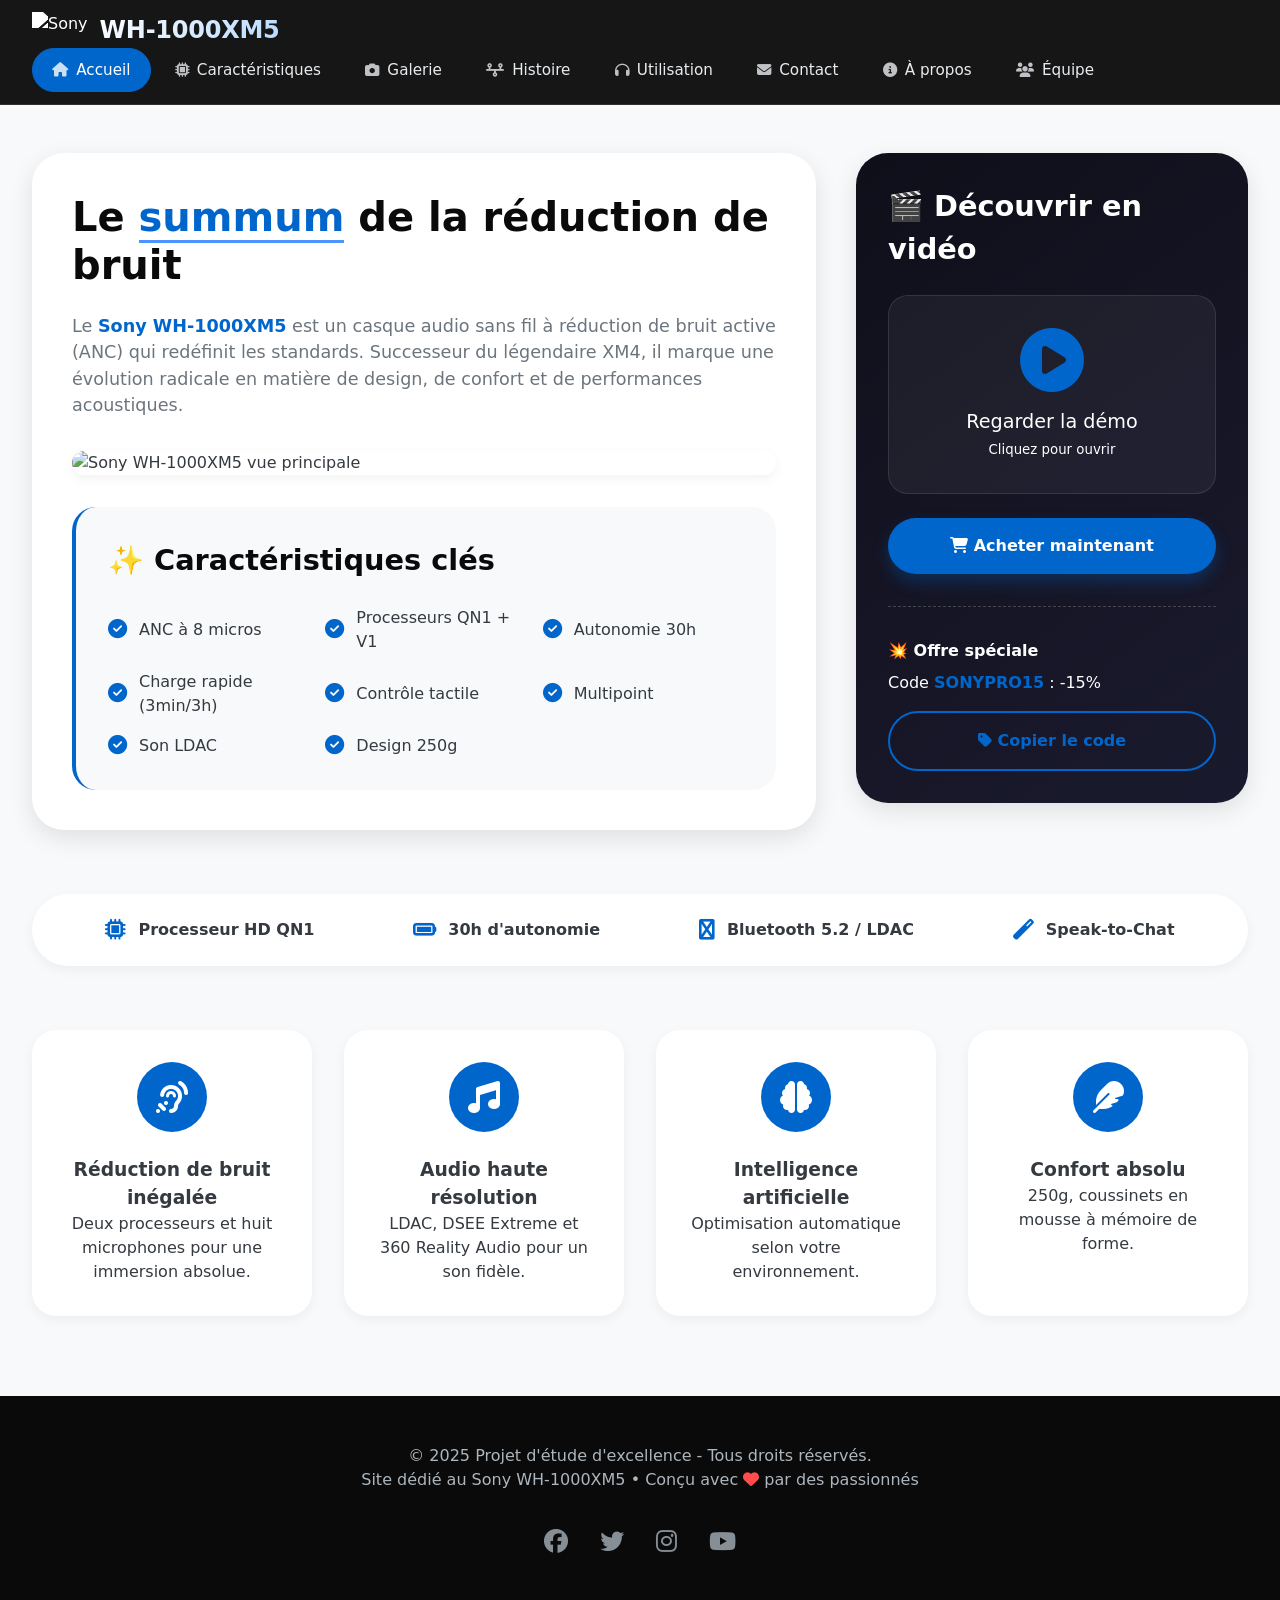
==== index.html @ b987d5f0 "site vitrine sony xm5" ====
<!DOCTYPE html>
<html lang="fr">
<head>
    <meta charset="UTF-8">
    <meta name="viewport" content="width=device-width, initial-scale=1.0">
    <title>Sony WH-1000XM5 | L'expérience audio ultime</title>
    <meta name="description" content="Découvrez le Sony WH-1000XM5, le casque à réduction de bruit active qui redéfinit les standards de l'audio haut de gamme.">
    <link rel="stylesheet" href="https://cdnjs.cloudflare.com/ajax/libs/font-awesome/6.4.0/css/all.min.css">
    <style>
        /* ===== STYLE GLOBAL PROFESSIONNEL ===== */
        * {
            margin: 0;
            padding: 0;
            box-sizing: border-box;
        }

        :root {
            --sony-black: #0a0a0a;
            --sony-blue: #0066cc;
            --sony-blue-light: #4d94ff;
            --sony-white: #ffffff;
            --sony-offwhite: #f8f9fa;
            --sony-gray-100: #f1f3f5;
            --sony-gray-300: #dee2e6;
            --sony-gray-600: #6c757d;
            --sony-gray-800: #343a40;
            --shadow-sm: 0 4px 12px rgba(0,0,0,0.05);
            --shadow-md: 0 8px 24px rgba(0,0,0,0.1);
            --shadow-lg: 0 20px 40px rgba(0,102,204,0.15);
            --transition-fast: 200ms ease;
            --transition-base: 300ms cubic-bezier(0.4, 0, 0.2, 1);
            --border-radius: 32px;
            --border-radius-sm: 16px;
        }

        body {
            font-family: 'Inter', system-ui, -apple-system, BlinkMacSystemFont, 'Segoe UI', Roboto, sans-serif;
            background-color: var(--sony-offwhite);
            color: var(--sony-gray-800);
            line-height: 1.5;
            -webkit-font-smoothing: antialiased;
        }

        /* ===== HEADER & NAVIGATION ===== */
        .site-header {
            background: rgba(10, 10, 10, 0.95);
            -webkit-backdrop-filter: blur(12px);
            backdrop-filter: blur(12px);
            position: sticky;
            top: 0;
            z-index: 1000;
            border-bottom: 1px solid rgba(255,255,255,0.1);
        }

        .header-container {
            max-width: 1440px;
            margin: 0 auto;
            padding: 0.75rem 2rem;
            display: flex;
            align-items: center;
            justify-content: space-between;
            flex-wrap: wrap;
        }

        .logo-wrapper {
            display: flex;
            align-items: center;
            gap: 0.75rem;
        }

        .logo-sony {
            height: 36px;
            width: auto;
            filter: brightness(0) invert(1);
            transition: var(--transition-fast);
        }

        .logo-sony:hover {
            opacity: 0.9;
            transform: scale(1.02);
        }

        .logo-wrapper h1 {
            color: var(--sony-white);
            font-size: 1.5rem;
            font-weight: 600;
            letter-spacing: -0.01em;
            background: linear-gradient(135deg, #fff, #b3d9ff);
            -webkit-background-clip: text;
            background-clip: text;
            color: transparent;
        }

        /* Navigation principale */
        .main-nav {
            display: flex;
            gap: 0.25rem;
            flex-wrap: wrap;
            justify-content: center;
        }

        .nav-link {
            color: #e9ecef;
            text-decoration: none;
            padding: 0.6rem 1.2rem;
            border-radius: 40px;
            font-weight: 500;
            font-size: 0.95rem;
            transition: var(--transition-fast);
            display: inline-flex;
            align-items: center;
            gap: 0.5rem;
            background: transparent;
            border: 1px solid transparent;
        }

        .nav-link i {
            font-size: 0.9rem;
            opacity: 0.8;
        }

        .nav-link:hover {
            background: rgba(255,255,255,0.1);
            color: white;
            border-color: rgba(255,255,255,0.2);
        }

        .nav-link.active {
            background: var(--sony-blue);
            color: white;
            border-color: var(--sony-blue);
        }

        /* ===== MAIN CONTENT ===== */
        .main-container {
            max-width: 1440px;
            margin: 3rem auto;
            padding: 0 2rem;
        }

        /* Grille principale */
        .grid-2col {
            display: grid;
            grid-template-columns: 2fr 1fr;
            gap: 2.5rem;
            margin-bottom: 4rem;
        }

        /* Carte de présentation */
        .presentation-card {
            background: white;
            border-radius: var(--border-radius);
            padding: 2.5rem;
            box-shadow: var(--shadow-md);
            transition: var(--transition-base);
        }

        .presentation-card:hover {
            box-shadow: var(--shadow-lg);
        }

        .presentation-title {
            font-size: 2.5rem;
            font-weight: 700;
            line-height: 1.2;
            margin-bottom: 1.5rem;
            color: var(--sony-black);
        }

        .presentation-title span {
            color: var(--sony-blue);
            border-bottom: 3px solid var(--sony-blue-light);
        }

        .presentation-text {
            font-size: 1.1rem;
            color: var(--sony-gray-600);
            margin-bottom: 2rem;
        }

        .highlight {
            color: var(--sony-blue);
            font-weight: 600;
        }

        .hero-image {
            width: 100%;
            border-radius: 24px;
            overflow: hidden;
            margin: 2rem 0;
            box-shadow: var(--shadow-sm);
            transition: var(--transition-base);
        }

        .hero-image img {
            width: 100%;
            height: auto;
            display: block;
            transition: transform 0.5s ease;
        }

        .hero-image:hover img {
            transform: scale(1.02);
        }

        /* Features preview */
        .features-preview {
            background: var(--sony-offwhite);
            border-radius: 24px;
            padding: 2rem;
            border-left: 4px solid var(--sony-blue);
        }

        .features-preview h3 {
            font-size: 1.8rem;
            margin-bottom: 1.5rem;
            color: var(--sony-black);
        }

        .features-grid {
            display: grid;
            grid-template-columns: repeat(auto-fill, minmax(200px, 1fr));
            gap: 1rem;
        }

        .feature-item {
            display: flex;
            align-items: center;
            gap: 0.75rem;
            font-weight: 500;
        }

        .feature-item i {
            color: var(--sony-blue);
            font-size: 1.2rem;
        }

        /* Sidebar */
        .sidebar-card {
            background: linear-gradient(145deg, #0f0f1a, #1a1a2e);
            border-radius: var(--border-radius);
            padding: 2rem;
            color: white;
            box-shadow: var(--shadow-md);
            height: fit-content;
            position: sticky;
            top: 100px;
        }

        .video-placeholder {
            background: rgba(255,255,255,0.05);
            border-radius: 20px;
            padding: 2rem;
            text-align: center;
            border: 1px solid rgba(255,255,255,0.1);
            margin: 1.5rem 0;
            cursor: pointer;
            transition: var(--transition-fast);
        }

        .video-placeholder:hover {
            background: rgba(255,255,255,0.1);
            border-color: var(--sony-blue);
        }

        .video-placeholder i {
            font-size: 4rem;
            color: var(--sony-blue);
            margin-bottom: 1rem;
        }

        .btn {
            display: inline-block;
            width: 100%;
            padding: 1rem;
            border-radius: 60px;
            font-weight: 600;
            text-align: center;
            text-decoration: none;
            transition: var(--transition-fast);
            border: none;
            cursor: pointer;
        }

        .btn-primary {
            background: var(--sony-blue);
            color: white;
            box-shadow: 0 8px 16px rgba(0,102,204,0.3);
        }

        .btn-primary:hover {
            background: #0052a3;
            transform: translateY(-2px);
            box-shadow: 0 12px 24px rgba(0,102,204,0.5);
        }

        .btn-outline-light {
            background: transparent;
            border: 2px solid var(--sony-blue);
            color: var(--sony-blue);
        }

        .btn-outline-light:hover {
            background: var(--sony-blue);
            color: white;
        }

        .offer-section {
            margin-top: 2rem;
            padding-top: 2rem;
            border-top: 1px dashed rgba(255,255,255,0.2);
        }

        /* ===== BANDE INFO ===== */
        .info-bar {
            background: white;
            border-radius: 80px;
            padding: 1.5rem 2rem;
            display: flex;
            flex-wrap: wrap;
            justify-content: space-around;
            gap: 1rem;
            margin: 3rem 0;
            box-shadow: var(--shadow-sm);
        }

        .info-item {
            display: flex;
            align-items: center;
            gap: 0.75rem;
            font-weight: 600;
            color: var(--sony-gray-800);
        }

        .info-item i {
            color: var(--sony-blue);
            font-size: 1.3rem;
        }

        /* ===== FEATURES CARDS ===== */
        .features-showcase {
            display: grid;
            grid-template-columns: repeat(auto-fit, minmax(280px, 1fr));
            gap: 2rem;
            margin: 4rem 0;
        }

        .showcase-card {
            background: white;
            border-radius: 24px;
            padding: 2rem;
            box-shadow: var(--shadow-sm);
            transition: var(--transition-base);
            text-align: center;
        }

        .showcase-card:hover {
            transform: translateY(-8px);
            box-shadow: var(--shadow-md);
        }

        .card-icon {
            width: 70px;
            height: 70px;
            background: var(--sony-blue);
            border-radius: 50%;
            display: flex;
            align-items: center;
            justify-content: center;
            margin: 0 auto 1.5rem;
            color: white;
            font-size: 2rem;
        }

        /* ===== FOOTER ===== */
        .site-footer {
            background: var(--sony-black);
            color: #adb5bd;
            padding: 3rem 2rem;
            text-align: center;
            margin-top: 5rem;
        }

        .footer-social {
            display: flex;
            justify-content: center;
            gap: 2rem;
            margin: 2rem 0 1rem;
        }

        .footer-social a {
            color: #868e96;
            font-size: 1.5rem;
            transition: var(--transition-fast);
        }

        .footer-social a:hover {
            color: var(--sony-blue);
            transform: translateY(-4px);
        }

        /* ===== RESPONSIVE ===== */
        @media (max-width: 900px) {
            .grid-2col { grid-template-columns: 1fr; }
            .sidebar-card { position: static; }
            .header-container { flex-direction: column; gap: 1rem; }
            .presentation-title { font-size: 2rem; }
        }

        @media (max-width: 600px) {
            .main-container { padding: 0 1rem; }
            .presentation-card { padding: 1.5rem; }
            .info-bar { border-radius: 24px; flex-direction: column; align-items: flex-start; }
        }

        /* Animation */
        @keyframes float {
            0% { transform: translateY(0); }
            50% { transform: translateY(-5px); }
            100% { transform: translateY(0); }
        }

        .float-animation {
            animation: float 4s ease-in-out infinite;
        }
    </style>
</head>
<body>
    <header class="site-header">
        <div class="header-container">
            <div class="logo-wrapper">
                <img class="logo-sony" src="https://upload.wikimedia.org/wikipedia/commons/thumb/c/ca/Sony_logo.svg/1024px-Sony_logo.svg.png" alt="Sony">
                <h1>WH-1000XM5</h1>
            </div>
            <nav class="main-nav">
                <a href="index.html" class="nav-link active"><i class="fas fa-home"></i> Accueil</a>
                <a href="caracteristiques.html" class="nav-link"><i class="fas fa-microchip"></i> Caractéristiques</a>
                <a href="galerie.html" class="nav-link"><i class="fas fa-camera"></i> Galerie</a>
                <a href="histoire.html" class="nav-link"><i class="fas fa-timeline"></i> Histoire</a>
                <a href="utilisation.html" class="nav-link"><i class="fas fa-headphones"></i> Utilisation</a>
                <a href="contact.html" class="nav-link"><i class="fas fa-envelope"></i> Contact</a>
                <a href="about.html" class="nav-link"><i class="fas fa-info-circle"></i> À propos</a>
                <a href="membres.html" class="nav-link"><i class="fas fa-users"></i> Équipe</a>
            </nav>
        </div>
    </header>

    <main class="main-container">
        <div class="grid-2col">
            <!-- Colonne principale -->
            <section class="presentation-card">
                <h2 class="presentation-title">Le <span>summum</span> de la réduction de bruit</h2>
                <p class="presentation-text">
                    Le <span class="highlight">Sony WH-1000XM5</span> est un casque audio sans fil à réduction de bruit active (ANC) 
                    qui redéfinit les standards. Successeur du légendaire XM4, il marque une évolution radicale en matière de 
                    design, de confort et de performances acoustiques.
                </p>
                
                <div class="hero-image">
                    <img src="https://images.unsplash.com/photo-1606220945770-b5b6c2c55bf1?ixlib=rb-4.0.3&auto=format&fit=crop&w=1000&q=80" 
                         alt="Sony WH-1000XM5 vue principale">
                </div>

                <div class="features-preview">
                    <h3>✨ Caractéristiques clés</h3>
                    <div class="features-grid">
                        <div class="feature-item"><i class="fas fa-check-circle"></i> ANC à 8 micros</div>
                        <div class="feature-item"><i class="fas fa-check-circle"></i> Processeurs QN1 + V1</div>
                        <div class="feature-item"><i class="fas fa-check-circle"></i> Autonomie 30h</div>
                        <div class="feature-item"><i class="fas fa-check-circle"></i> Charge rapide (3min/3h)</div>
                        <div class="feature-item"><i class="fas fa-check-circle"></i> Contrôle tactile</div>
                        <div class="feature-item"><i class="fas fa-check-circle"></i> Multipoint</div>
                        <div class="feature-item"><i class="fas fa-check-circle"></i> Son LDAC</div>
                        <div class="feature-item"><i class="fas fa-check-circle"></i> Design 250g</div>
                    </div>
                </div>
            </section>

            <!-- Sidebar (Sticky) -->
                       <aside class="sidebar-card">
                        <h3 style="font-size: 1.8rem; margin-bottom: 1rem;">🎬 Découvrir en vidéo</h3>
                        <div class="video-placeholder" onclick="window.open('video/Comment_utiliser_les_commandes_tactiles_du_casque_sans_fil_Sony_WH-1000XM5_à_réduction_de_bruit(720p).mp4', '_blank')">
                            <i class="fas fa-play-circle"></i>
                            <p style="font-size: 1.2rem;">Regarder la démo</p>
                            <small>Cliquez pour ouvrir</small>
                        </div>
                
                <a href="#" class="btn btn-primary" onclick="alert('🔔 Redirection vers la fiche produit complète (simulation)'); return false;">
                    <i class="fas fa-shopping-cart"></i> Acheter maintenant
                </a>

                <div class="offer-section">
                    <h4>💥 Offre spéciale</h4>
                    <p style="margin: 0.5rem 0 1rem;">Code <strong style="color: var(--sony-blue);">SONYPRO15</strong> : -15%</p>
                    <a href="#" class="btn btn-outline-light" onclick="alert('Code SONYPRO15 copié ! (simulation)'); return false;">
                        <i class="fas fa-tag"></i> Copier le code
                    </a>
                </div>
            </aside>
        </div>

        <!-- Barre d'informations -->
        <div class="info-bar">
            <span class="info-item"><i class="fas fa-microchip"></i> Processeur HD QN1</span>
            <span class="info-item"><i class="fas fa-battery-full"></i> 30h d'autonomie</span>
            <span class="info-item"><i class="fas fa-bluetooth"></i> Bluetooth 5.2 / LDAC</span>
            <span class="info-item"><i class="fas fa-magic"></i> Speak-to-Chat</span>
        </div>

        <!-- Showcase -->
        <section class="features-showcase">
            <div class="showcase-card">
                <div class="card-icon"><i class="fas fa-ear-listen"></i></div>
                <h3>Réduction de bruit inégalée</h3>
                <p>Deux processeurs et huit microphones pour une immersion absolue.</p>
            </div>
            <div class="showcase-card">
                <div class="card-icon"><i class="fas fa-music"></i></div>
                <h3>Audio haute résolution</h3>
                <p>LDAC, DSEE Extreme et 360 Reality Audio pour un son fidèle.</p>
            </div>
            <div class="showcase-card">
                <div class="card-icon"><i class="fas fa-brain"></i></div>
                <h3>Intelligence artificielle</h3>
                <p>Optimisation automatique selon votre environnement.</p>
            </div>
            <div class="showcase-card">
                <div class="card-icon"><i class="fas fa-feather"></i></div>
                <h3>Confort absolu</h3>
                <p>250g, coussinets en mousse à mémoire de forme.</p>
            </div>
        </section>
    </main>

    <footer class="site-footer">
        <p>© 2025 Projet d'étude d'excellence - Tous droits réservés.</p>
        <p>Site dédié au Sony WH-1000XM5 • Conçu avec <i class="fas fa-heart" style="color: #ff4d4d;"></i> par des passionnés</p>
        <div class="footer-social">
            <a href="#"><i class="fab fa-facebook"></i></a>
            <a href="#"><i class="fab fa-twitter"></i></a>
            <a href="#"><i class="fab fa-instagram"></i></a>
            <a href="#"><i class="fab fa-youtube"></i></a>
        </div>
    </footer>
</body>
</html>
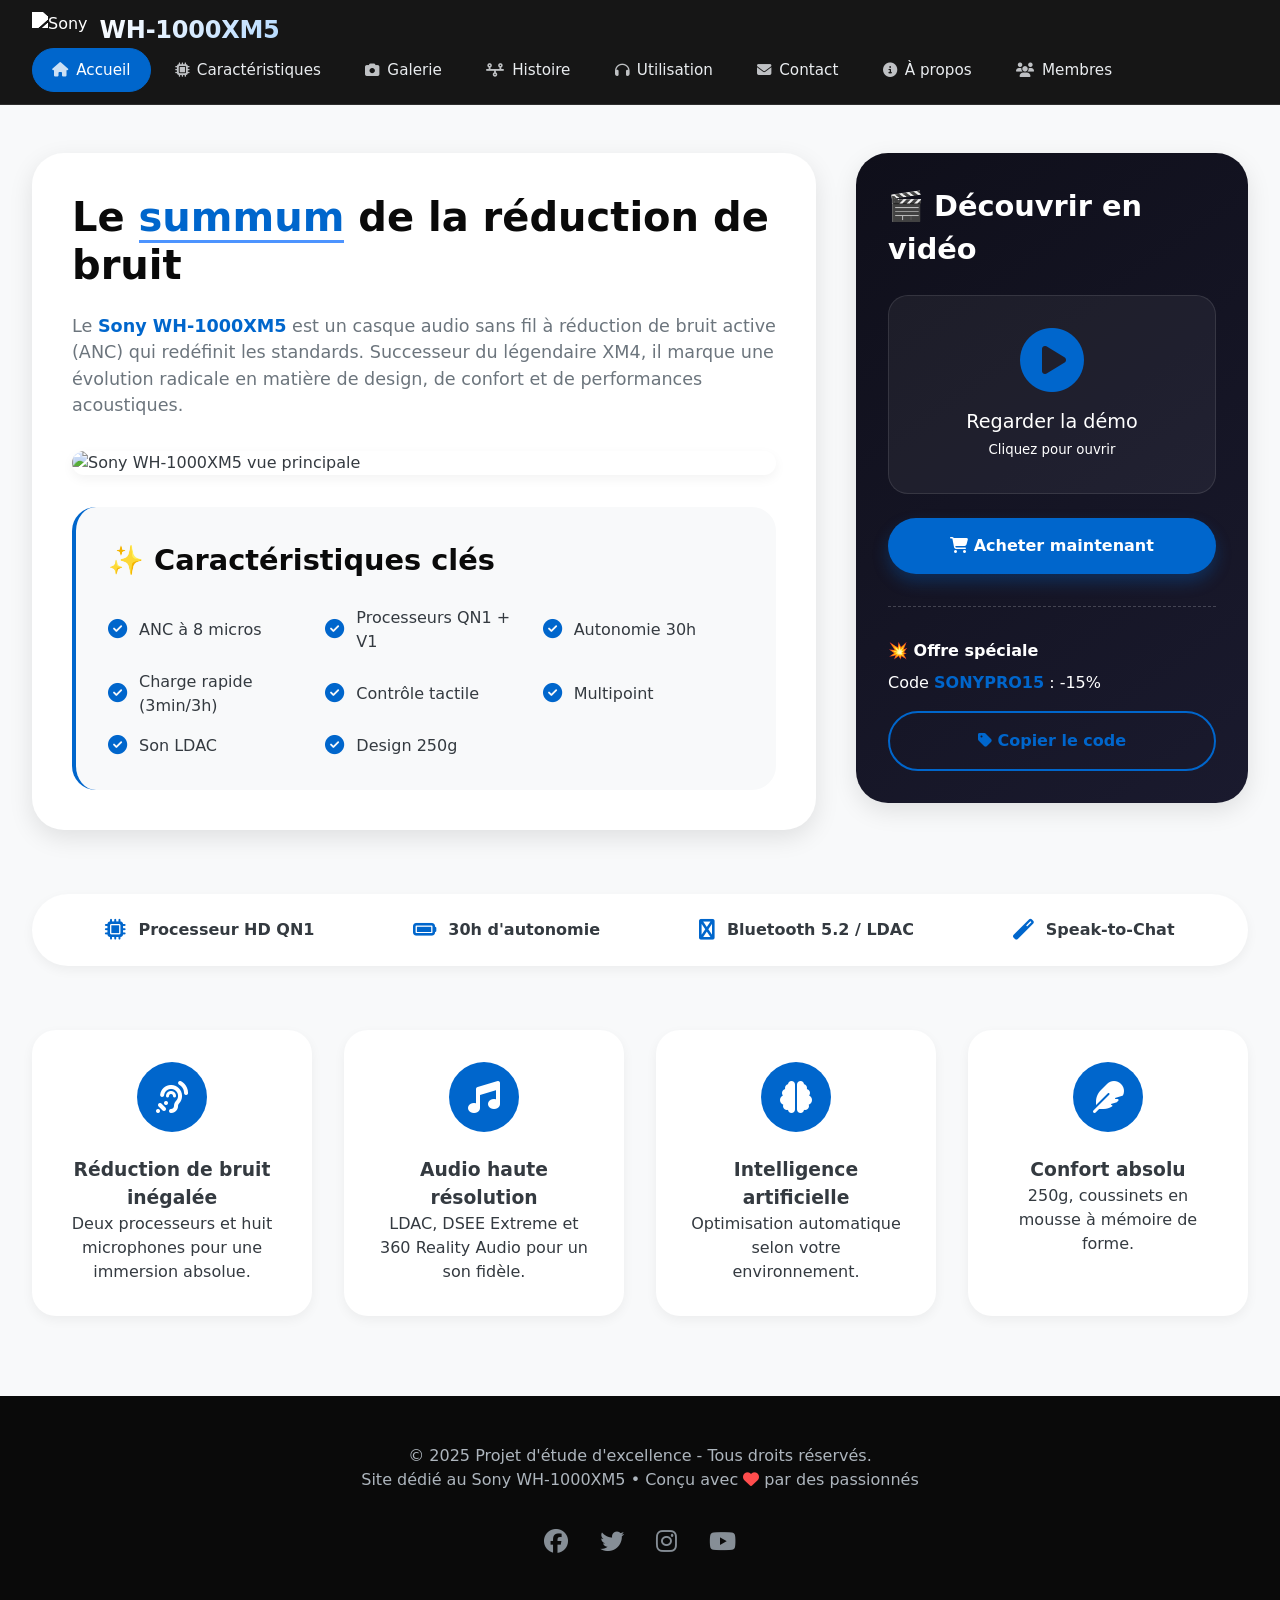
==== commit 8c888a11: "ajout github actions" ====
--- a/index.html
+++ b/index.html
@@ -440,8 +440,7 @@
                 <a href="utilisation.html" class="nav-link"><i class="fas fa-headphones"></i> Utilisation</a>
                 <a href="contact.html" class="nav-link"><i class="fas fa-envelope"></i> Contact</a>
                 <a href="about.html" class="nav-link"><i class="fas fa-info-circle"></i> À propos</a>
-                <a href="membres.html" class="nav-link"><i class="fas fa-users"></i> Équipe</a>
-            </nav>
+                <a href="membres.html" class="nav-link"><i class="fas fa-users"></i> Membres</a>  
         </div>
     </header>
 
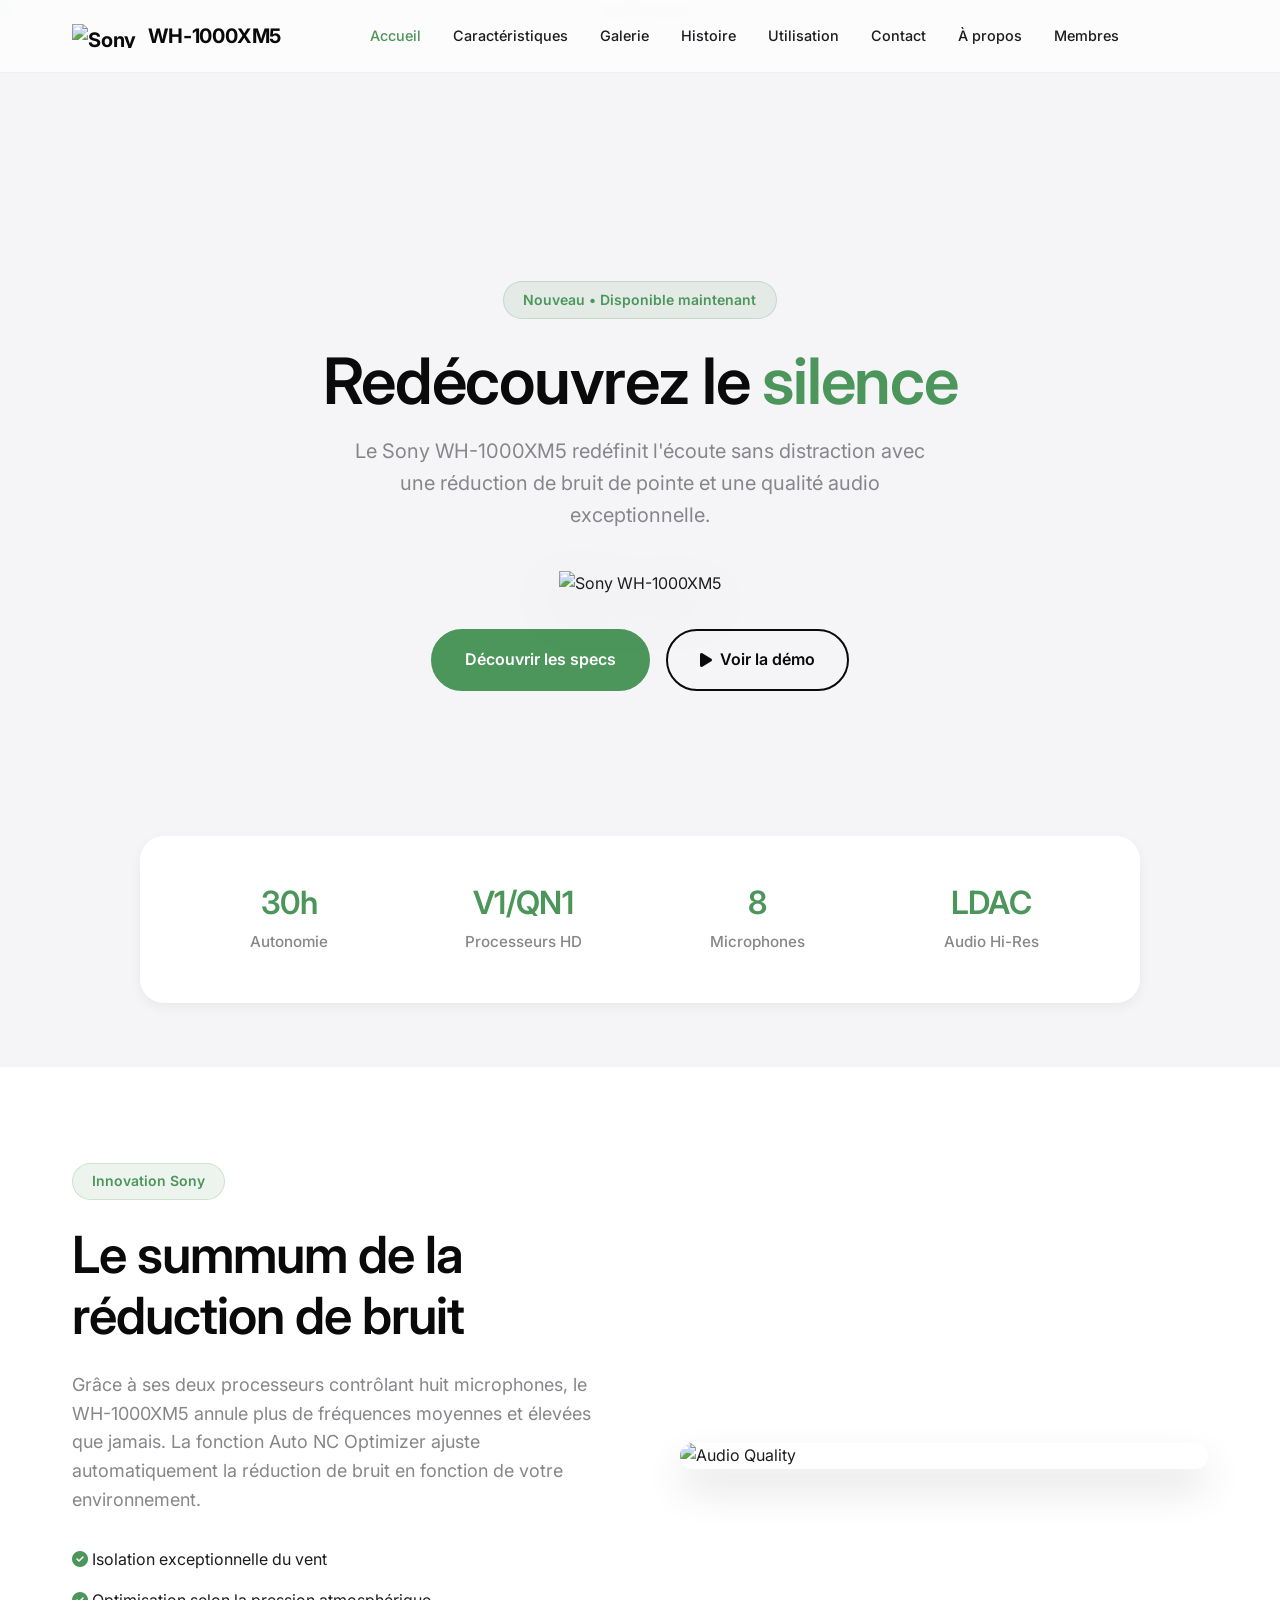
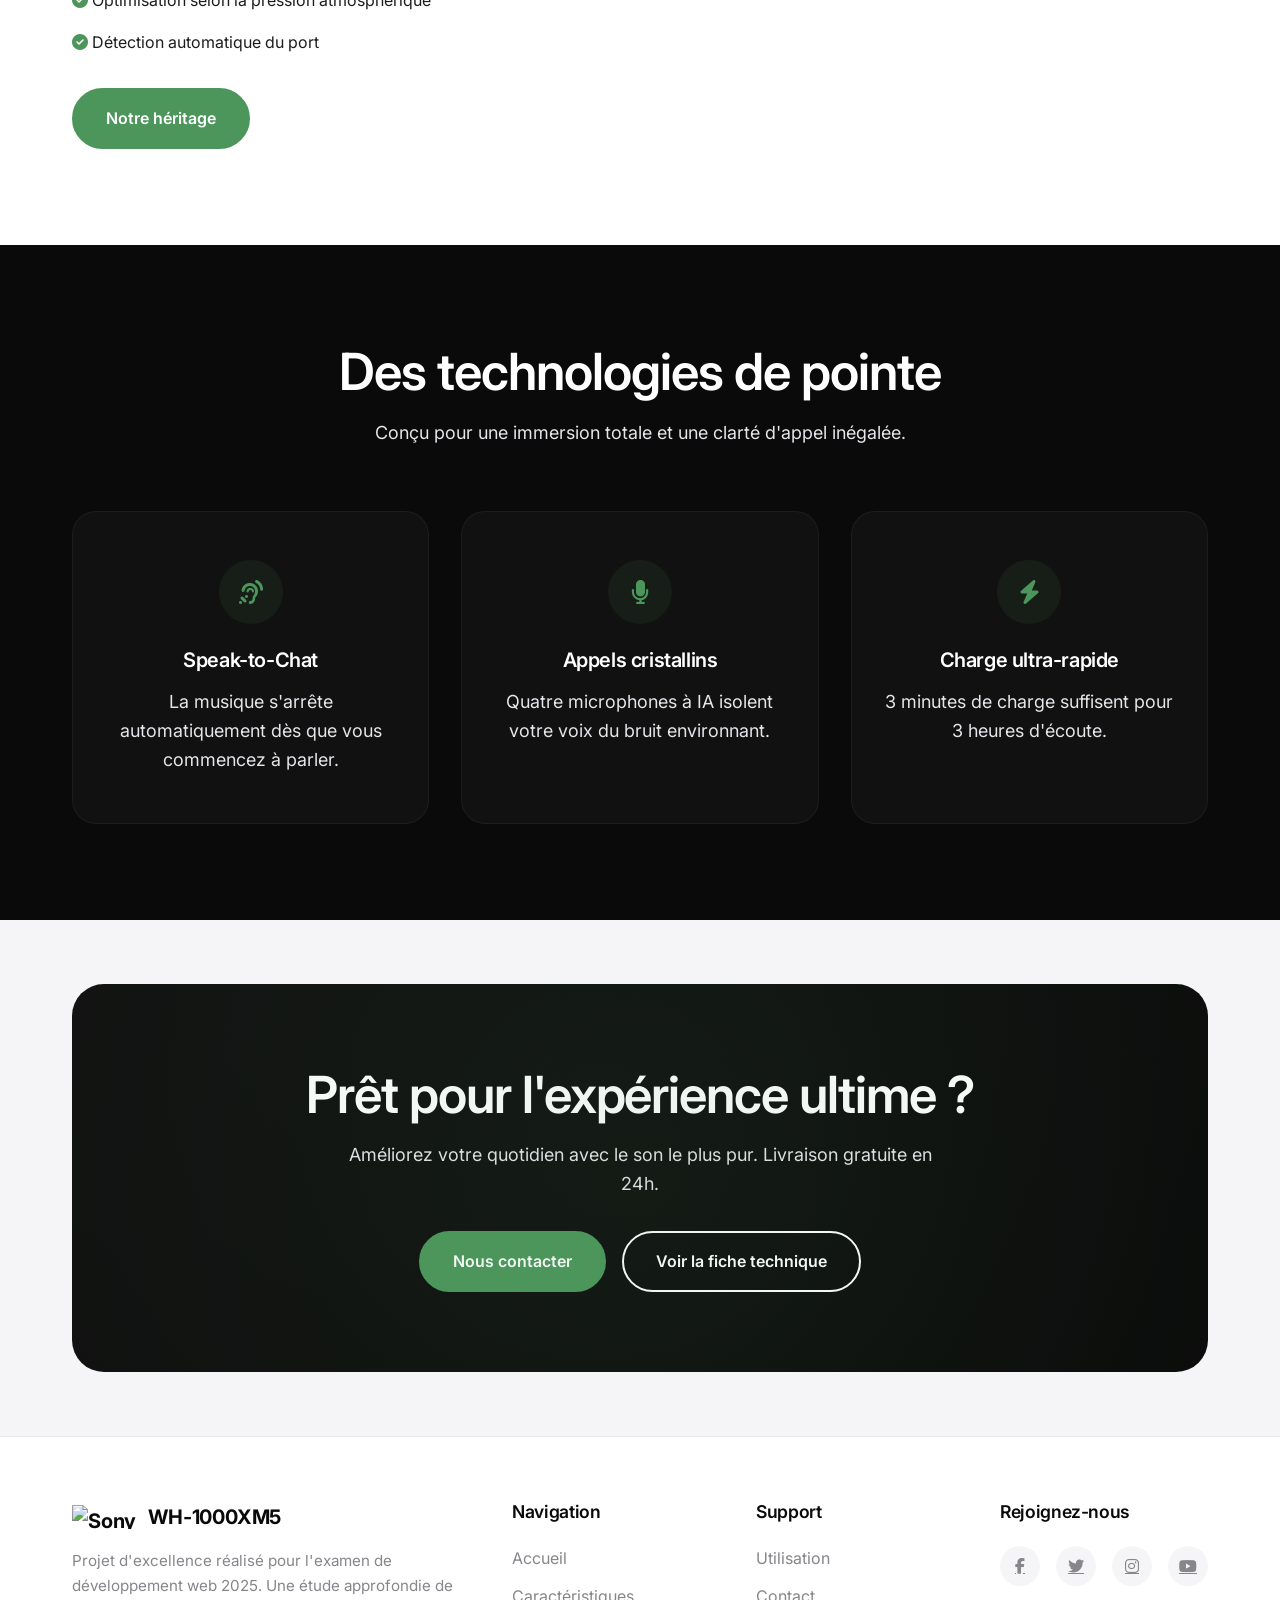
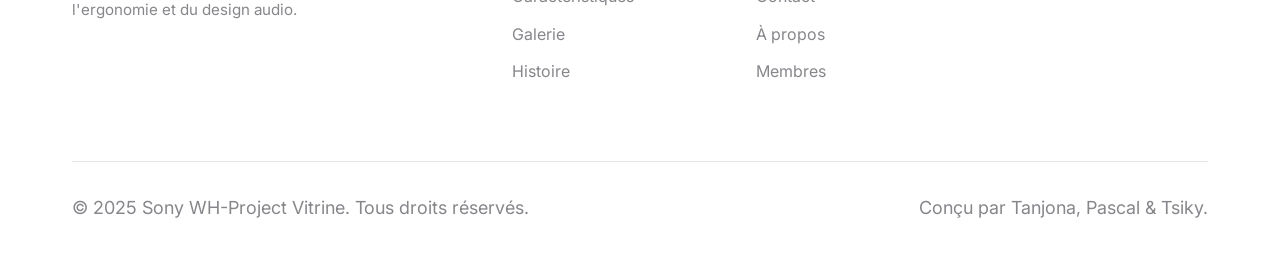
==== commit 59b69d53: "update site vitrine" ====
--- a/index.html
+++ b/index.html
@@ -5,541 +5,193 @@
     <meta name="viewport" content="width=device-width, initial-scale=1.0">
     <title>Sony WH-1000XM5 | L'expérience audio ultime</title>
     <meta name="description" content="Découvrez le Sony WH-1000XM5, le casque à réduction de bruit active qui redéfinit les standards de l'audio haut de gamme.">
+    <!-- Fonts & Icons -->
     <link rel="stylesheet" href="https://cdnjs.cloudflare.com/ajax/libs/font-awesome/6.4.0/css/all.min.css">
-    <style>
-        /* ===== STYLE GLOBAL PROFESSIONNEL ===== */
-        * {
-            margin: 0;
-            padding: 0;
-            box-sizing: border-box;
-        }
-
-        :root {
-            --sony-black: #0a0a0a;
-            --sony-blue: #0066cc;
-            --sony-blue-light: #4d94ff;
-            --sony-white: #ffffff;
-            --sony-offwhite: #f8f9fa;
-            --sony-gray-100: #f1f3f5;
-            --sony-gray-300: #dee2e6;
-            --sony-gray-600: #6c757d;
-            --sony-gray-800: #343a40;
-            --shadow-sm: 0 4px 12px rgba(0,0,0,0.05);
-            --shadow-md: 0 8px 24px rgba(0,0,0,0.1);
-            --shadow-lg: 0 20px 40px rgba(0,102,204,0.15);
-            --transition-fast: 200ms ease;
-            --transition-base: 300ms cubic-bezier(0.4, 0, 0.2, 1);
-            --border-radius: 32px;
-            --border-radius-sm: 16px;
-        }
-
-        body {
-            font-family: 'Inter', system-ui, -apple-system, BlinkMacSystemFont, 'Segoe UI', Roboto, sans-serif;
-            background-color: var(--sony-offwhite);
-            color: var(--sony-gray-800);
-            line-height: 1.5;
-            -webkit-font-smoothing: antialiased;
-        }
-
-        /* ===== HEADER & NAVIGATION ===== */
-        .site-header {
-            background: rgba(10, 10, 10, 0.95);
-            -webkit-backdrop-filter: blur(12px);
-            backdrop-filter: blur(12px);
-            position: sticky;
-            top: 0;
-            z-index: 1000;
-            border-bottom: 1px solid rgba(255,255,255,0.1);
-        }
-
-        .header-container {
-            max-width: 1440px;
-            margin: 0 auto;
-            padding: 0.75rem 2rem;
-            display: flex;
-            align-items: center;
-            justify-content: space-between;
-            flex-wrap: wrap;
-        }
-
-        .logo-wrapper {
-            display: flex;
-            align-items: center;
-            gap: 0.75rem;
-        }
-
-        .logo-sony {
-            height: 36px;
-            width: auto;
-            filter: brightness(0) invert(1);
-            transition: var(--transition-fast);
-        }
-
-        .logo-sony:hover {
-            opacity: 0.9;
-            transform: scale(1.02);
-        }
-
-        .logo-wrapper h1 {
-            color: var(--sony-white);
-            font-size: 1.5rem;
-            font-weight: 600;
-            letter-spacing: -0.01em;
-            background: linear-gradient(135deg, #fff, #b3d9ff);
-            -webkit-background-clip: text;
-            background-clip: text;
-            color: transparent;
-        }
-
-        /* Navigation principale */
-        .main-nav {
-            display: flex;
-            gap: 0.25rem;
-            flex-wrap: wrap;
-            justify-content: center;
-        }
-
-        .nav-link {
-            color: #e9ecef;
-            text-decoration: none;
-            padding: 0.6rem 1.2rem;
-            border-radius: 40px;
-            font-weight: 500;
-            font-size: 0.95rem;
-            transition: var(--transition-fast);
-            display: inline-flex;
-            align-items: center;
-            gap: 0.5rem;
-            background: transparent;
-            border: 1px solid transparent;
-        }
-
-        .nav-link i {
-            font-size: 0.9rem;
-            opacity: 0.8;
-        }
-
-        .nav-link:hover {
-            background: rgba(255,255,255,0.1);
-            color: white;
-            border-color: rgba(255,255,255,0.2);
-        }
-
-        .nav-link.active {
-            background: var(--sony-blue);
-            color: white;
-            border-color: var(--sony-blue);
-        }
-
-        /* ===== MAIN CONTENT ===== */
-        .main-container {
-            max-width: 1440px;
-            margin: 3rem auto;
-            padding: 0 2rem;
-        }
-
-        /* Grille principale */
-        .grid-2col {
-            display: grid;
-            grid-template-columns: 2fr 1fr;
-            gap: 2.5rem;
-            margin-bottom: 4rem;
-        }
-
-        /* Carte de présentation */
-        .presentation-card {
-            background: white;
-            border-radius: var(--border-radius);
-            padding: 2.5rem;
-            box-shadow: var(--shadow-md);
-            transition: var(--transition-base);
-        }
-
-        .presentation-card:hover {
-            box-shadow: var(--shadow-lg);
-        }
-
-        .presentation-title {
-            font-size: 2.5rem;
-            font-weight: 700;
-            line-height: 1.2;
-            margin-bottom: 1.5rem;
-            color: var(--sony-black);
-        }
-
-        .presentation-title span {
-            color: var(--sony-blue);
-            border-bottom: 3px solid var(--sony-blue-light);
-        }
-
-        .presentation-text {
-            font-size: 1.1rem;
-            color: var(--sony-gray-600);
-            margin-bottom: 2rem;
-        }
-
-        .highlight {
-            color: var(--sony-blue);
-            font-weight: 600;
-        }
-
-        .hero-image {
-            width: 100%;
-            border-radius: 24px;
-            overflow: hidden;
-            margin: 2rem 0;
-            box-shadow: var(--shadow-sm);
-            transition: var(--transition-base);
-        }
-
-        .hero-image img {
-            width: 100%;
-            height: auto;
-            display: block;
-            transition: transform 0.5s ease;
-        }
-
-        .hero-image:hover img {
-            transform: scale(1.02);
-        }
-
-        /* Features preview */
-        .features-preview {
-            background: var(--sony-offwhite);
-            border-radius: 24px;
-            padding: 2rem;
-            border-left: 4px solid var(--sony-blue);
-        }
-
-        .features-preview h3 {
-            font-size: 1.8rem;
-            margin-bottom: 1.5rem;
-            color: var(--sony-black);
-        }
-
-        .features-grid {
-            display: grid;
-            grid-template-columns: repeat(auto-fill, minmax(200px, 1fr));
-            gap: 1rem;
-        }
-
-        .feature-item {
-            display: flex;
-            align-items: center;
-            gap: 0.75rem;
-            font-weight: 500;
-        }
-
-        .feature-item i {
-            color: var(--sony-blue);
-            font-size: 1.2rem;
-        }
-
-        /* Sidebar */
-        .sidebar-card {
-            background: linear-gradient(145deg, #0f0f1a, #1a1a2e);
-            border-radius: var(--border-radius);
-            padding: 2rem;
-            color: white;
-            box-shadow: var(--shadow-md);
-            height: fit-content;
-            position: sticky;
-            top: 100px;
-        }
-
-        .video-placeholder {
-            background: rgba(255,255,255,0.05);
-            border-radius: 20px;
-            padding: 2rem;
-            text-align: center;
-            border: 1px solid rgba(255,255,255,0.1);
-            margin: 1.5rem 0;
-            cursor: pointer;
-            transition: var(--transition-fast);
-        }
-
-        .video-placeholder:hover {
-            background: rgba(255,255,255,0.1);
-            border-color: var(--sony-blue);
-        }
-
-        .video-placeholder i {
-            font-size: 4rem;
-            color: var(--sony-blue);
-            margin-bottom: 1rem;
-        }
-
-        .btn {
-            display: inline-block;
-            width: 100%;
-            padding: 1rem;
-            border-radius: 60px;
-            font-weight: 600;
-            text-align: center;
-            text-decoration: none;
-            transition: var(--transition-fast);
-            border: none;
-            cursor: pointer;
-        }
-
-        .btn-primary {
-            background: var(--sony-blue);
-            color: white;
-            box-shadow: 0 8px 16px rgba(0,102,204,0.3);
-        }
-
-        .btn-primary:hover {
-            background: #0052a3;
-            transform: translateY(-2px);
-            box-shadow: 0 12px 24px rgba(0,102,204,0.5);
-        }
-
-        .btn-outline-light {
-            background: transparent;
-            border: 2px solid var(--sony-blue);
-            color: var(--sony-blue);
-        }
-
-        .btn-outline-light:hover {
-            background: var(--sony-blue);
-            color: white;
-        }
-
-        .offer-section {
-            margin-top: 2rem;
-            padding-top: 2rem;
-            border-top: 1px dashed rgba(255,255,255,0.2);
-        }
-
-        /* ===== BANDE INFO ===== */
-        .info-bar {
-            background: white;
-            border-radius: 80px;
-            padding: 1.5rem 2rem;
-            display: flex;
-            flex-wrap: wrap;
-            justify-content: space-around;
-            gap: 1rem;
-            margin: 3rem 0;
-            box-shadow: var(--shadow-sm);
-        }
-
-        .info-item {
-            display: flex;
-            align-items: center;
-            gap: 0.75rem;
-            font-weight: 600;
-            color: var(--sony-gray-800);
-        }
-
-        .info-item i {
-            color: var(--sony-blue);
-            font-size: 1.3rem;
-        }
-
-        /* ===== FEATURES CARDS ===== */
-        .features-showcase {
-            display: grid;
-            grid-template-columns: repeat(auto-fit, minmax(280px, 1fr));
-            gap: 2rem;
-            margin: 4rem 0;
-        }
-
-        .showcase-card {
-            background: white;
-            border-radius: 24px;
-            padding: 2rem;
-            box-shadow: var(--shadow-sm);
-            transition: var(--transition-base);
-            text-align: center;
-        }
-
-        .showcase-card:hover {
-            transform: translateY(-8px);
-            box-shadow: var(--shadow-md);
-        }
-
-        .card-icon {
-            width: 70px;
-            height: 70px;
-            background: var(--sony-blue);
-            border-radius: 50%;
-            display: flex;
-            align-items: center;
-            justify-content: center;
-            margin: 0 auto 1.5rem;
-            color: white;
-            font-size: 2rem;
-        }
-
-        /* ===== FOOTER ===== */
-        .site-footer {
-            background: var(--sony-black);
-            color: #adb5bd;
-            padding: 3rem 2rem;
-            text-align: center;
-            margin-top: 5rem;
-        }
-
-        .footer-social {
-            display: flex;
-            justify-content: center;
-            gap: 2rem;
-            margin: 2rem 0 1rem;
-        }
-
-        .footer-social a {
-            color: #868e96;
-            font-size: 1.5rem;
-            transition: var(--transition-fast);
-        }
-
-        .footer-social a:hover {
-            color: var(--sony-blue);
-            transform: translateY(-4px);
-        }
-
-        /* ===== RESPONSIVE ===== */
-        @media (max-width: 900px) {
-            .grid-2col { grid-template-columns: 1fr; }
-            .sidebar-card { position: static; }
-            .header-container { flex-direction: column; gap: 1rem; }
-            .presentation-title { font-size: 2rem; }
-        }
-
-        @media (max-width: 600px) {
-            .main-container { padding: 0 1rem; }
-            .presentation-card { padding: 1.5rem; }
-            .info-bar { border-radius: 24px; flex-direction: column; align-items: flex-start; }
-        }
-
-        /* Animation */
-        @keyframes float {
-            0% { transform: translateY(0); }
-            50% { transform: translateY(-5px); }
-            100% { transform: translateY(0); }
-        }
-
-        .float-animation {
-            animation: float 4s ease-in-out infinite;
-        }
-    </style>
+    <!-- Custom CSS -->
+    <link rel="stylesheet" href="css/style.css">
 </head>
 <body>
+    <!-- Header -->
     <header class="site-header">
-        <div class="header-container">
-            <div class="logo-wrapper">
-                <img class="logo-sony" src="https://upload.wikimedia.org/wikipedia/commons/thumb/c/ca/Sony_logo.svg/1024px-Sony_logo.svg.png" alt="Sony">
-                <h1>WH-1000XM5</h1>
+        <div class="container header-inner">
+            <a href="index.html" class="logo">
+                <img src="https://upload.wikimedia.org/wikipedia/commons/thumb/c/ca/Sony_logo.svg/1024px-Sony_logo.svg.png" alt="Sony">
+                <span>WH-1000XM5</span>
+            </a>
+            <nav class="nav-links">
+                <li><a href="index.html" class="active">Accueil</a></li>
+                <li><a href="caracteristiques.html">Caractéristiques</a></li>
+                <li><a href="galerie.html">Galerie</a></li>
+                <li><a href="histoire.html">Histoire</a></li>
+                <li><a href="utilisation.html">Utilisation</a></li>
+                <li><a href="contact.html">Contact</a></li>
+                <li><a href="about.html">À propos</a></li>
+                <li><a href="membres.html">Membres</a></li>
+            </nav>
+            <div class="header-actions">
+                <button class="menu-toggle"><i class="fas fa-bars"></i></button>
             </div>
-            <nav class="main-nav">
-                <a href="index.html" class="nav-link active"><i class="fas fa-home"></i> Accueil</a>
-                <a href="caracteristiques.html" class="nav-link"><i class="fas fa-microchip"></i> Caractéristiques</a>
-                <a href="galerie.html" class="nav-link"><i class="fas fa-camera"></i> Galerie</a>
-                <a href="histoire.html" class="nav-link"><i class="fas fa-timeline"></i> Histoire</a>
-                <a href="utilisation.html" class="nav-link"><i class="fas fa-headphones"></i> Utilisation</a>
-                <a href="contact.html" class="nav-link"><i class="fas fa-envelope"></i> Contact</a>
-                <a href="about.html" class="nav-link"><i class="fas fa-info-circle"></i> À propos</a>
-                <a href="membres.html" class="nav-link"><i class="fas fa-users"></i> Membres</a>  
         </div>
     </header>
 
-    <main class="main-container">
-        <div class="grid-2col">
-            <!-- Colonne principale -->
-            <section class="presentation-card">
-                <h2 class="presentation-title">Le <span>summum</span> de la réduction de bruit</h2>
-                <p class="presentation-text">
-                    Le <span class="highlight">Sony WH-1000XM5</span> est un casque audio sans fil à réduction de bruit active (ANC) 
-                    qui redéfinit les standards. Successeur du légendaire XM4, il marque une évolution radicale en matière de 
-                    design, de confort et de performances acoustiques.
-                </p>
-                
-                <div class="hero-image">
-                    <img src="https://images.unsplash.com/photo-1606220945770-b5b6c2c55bf1?ixlib=rb-4.0.3&auto=format&fit=crop&w=1000&q=80" 
-                         alt="Sony WH-1000XM5 vue principale">
+    <main>
+        <!-- Hero Section -->
+        <section class="hero reveal">
+            <img src="https://images.unsplash.com/photo-1546435770-a3e426bf472b?auto=format&fit=crop&w=1500&q=80" alt="Background" class="hero-bg-media">
+            <div class="container hero-content">
+                <span class="hero-badge">Nouveau • Disponible maintenant</span>
+                <h1>Redécouvrez le <span>silence</span></h1>
+                <p>Le Sony WH-1000XM5 redéfinit l'écoute sans distraction avec une réduction de bruit de pointe et une qualité audio exceptionnelle.</p>
+                <img src="https://images.unsplash.com/photo-1606220945770-b5b6c2c55bf1?ixlib=rb-4.0.3&auto=format&fit=crop&w=1000&q=80" alt="Sony WH-1000XM5" class="hero-product-img">
+                <div class="hero-actions">
+                    <a href="caracteristiques.html" class="btn btn-primary">Découvrir les specs</a>
+                    <a href="#" class="btn btn-secondary open-video"><i class="fas fa-play"></i> Voir la démo</a>
                 </div>
+            </div>
+        </section>
 
-                <div class="features-preview">
-                    <h3>✨ Caractéristiques clés</h3>
-                    <div class="features-grid">
-                        <div class="feature-item"><i class="fas fa-check-circle"></i> ANC à 8 micros</div>
-                        <div class="feature-item"><i class="fas fa-check-circle"></i> Processeurs QN1 + V1</div>
-                        <div class="feature-item"><i class="fas fa-check-circle"></i> Autonomie 30h</div>
-                        <div class="feature-item"><i class="fas fa-check-circle"></i> Charge rapide (3min/3h)</div>
-                        <div class="feature-item"><i class="fas fa-check-circle"></i> Contrôle tactile</div>
-                        <div class="feature-item"><i class="fas fa-check-circle"></i> Multipoint</div>
-                        <div class="feature-item"><i class="fas fa-check-circle"></i> Son LDAC</div>
-                        <div class="feature-item"><i class="fas fa-check-circle"></i> Design 250g</div>
+        <!-- Stats Bar -->
+        <div class="container">
+            <div class="specs-bar reveal">
+                <div class="spec-item">
+                    <h4>30h</h4>
+                    <p>Autonomie</p>
+                </div>
+                <div class="spec-item">
+                    <h4>V1/QN1</h4>
+                    <p>Processeurs HD</p>
+                </div>
+                <div class="spec-item">
+                    <h4>8</h4>
+                    <p>Microphones</p>
+                </div>
+                <div class="spec-item">
+                    <h4>LDAC</h4>
+                    <p>Audio Hi-Res</p>
+                </div>
+            </div>
+        </div>
+
+        <!-- Excellence Section -->
+        <section class="section bg-white">
+            <div class="container">
+                <div class="split-layout reveal">
+                    <div class="split-content">
+                        <span class="hero-badge">Innovation Sony</span>
+                        <h2>Le summum de la réduction de bruit</h2>
+                        <p>Grâce à ses deux processeurs contrôlant huit microphones, le WH-1000XM5 annule plus de fréquences moyennes et élevées que jamais. La fonction Auto NC Optimizer ajuste automatiquement la réduction de bruit en fonction de votre environnement.</p>
+                        <ul style="list-style: none; margin-bottom: 2rem;">
+                            <li style="margin-bottom: 1rem;"><i class="fas fa-check-circle text-primary"></i> Isolation exceptionnelle du vent</li>
+                            <li style="margin-bottom: 1rem;"><i class="fas fa-check-circle text-primary"></i> Optimisation selon la pression atmosphérique</li>
+                            <li style="margin-bottom: 1rem;"><i class="fas fa-check-circle text-primary"></i> Détection automatique du port</li>
+                        </ul>
+                        <a href="histoire.html" class="btn btn-primary">Notre héritage</a>
+                    </div>
+                    <div class="split-image">
+                        <img src="https://images.unsplash.com/photo-1613040811732-ddbc7f28522e?auto=format&fit=crop&w=800&q=80" alt="Audio Quality">
                     </div>
                 </div>
-            </section>
+            </div>
+        </section>
 
-            <!-- Sidebar (Sticky) -->
-                       <aside class="sidebar-card">
-                        <h3 style="font-size: 1.8rem; margin-bottom: 1rem;">🎬 Découvrir en vidéo</h3>
-                        <div class="video-placeholder" onclick="window.open('video/Comment_utiliser_les_commandes_tactiles_du_casque_sans_fil_Sony_WH-1000XM5_à_réduction_de_bruit(720p).mp4', '_blank')">
-                            <i class="fas fa-play-circle"></i>
-                            <p style="font-size: 1.2rem;">Regarder la démo</p>
-                            <small>Cliquez pour ouvrir</small>
-                        </div>
-                
-                <a href="#" class="btn btn-primary" onclick="alert('🔔 Redirection vers la fiche produit complète (simulation)'); return false;">
-                    <i class="fas fa-shopping-cart"></i> Acheter maintenant
-                </a>
+        <!-- Features Grid -->
+        <section class="section bg-dark">
+            <div class="container">
+                <div class="section-header reveal">
+                    <h2>Des technologies de pointe</h2>
+                    <p>Conçu pour une immersion totale et une clarté d'appel inégalée.</p>
+                </div>
+                <div class="features-grid">
+                    <div class="feature-card reveal">
+                        <div class="feature-icon"><i class="fas fa-ear-listen"></i></div>
+                        <h3>Speak-to-Chat</h3>
+                        <p>La musique s'arrête automatiquement dès que vous commencez à parler.</p>
+                    </div>
+                    <div class="feature-card reveal">
+                        <div class="feature-icon"><i class="fas fa-microphone"></i></div>
+                        <h3>Appels cristallins</h3>
+                        <p>Quatre microphones à IA isolent votre voix du bruit environnant.</p>
+                    </div>
+                    <div class="feature-card reveal">
+                        <div class="feature-icon"><i class="fas fa-bolt"></i></div>
+                        <h3>Charge ultra-rapide</h3>
+                        <p>3 minutes de charge suffisent pour 3 heures d'écoute.</p>
+                    </div>
+                </div>
+            </div>
+        </section>
 
-                <div class="offer-section">
-                    <h4>💥 Offre spéciale</h4>
-                    <p style="margin: 0.5rem 0 1rem;">Code <strong style="color: var(--sony-blue);">SONYPRO15</strong> : -15%</p>
-                    <a href="#" class="btn btn-outline-light" onclick="alert('Code SONYPRO15 copié ! (simulation)'); return false;">
-                        <i class="fas fa-tag"></i> Copier le code
-                    </a>
+        <!-- CTA Section -->
+        <section class="container">
+            <div class="cta-banner reveal">
+                <h2>Prêt pour l'expérience ultime ?</h2>
+                <p>Améliorez votre quotidien avec le son le plus pur. Livraison gratuite en 24h.</p>
+                <div class="hero-actions">
+                    <a href="contact.html" class="btn btn-primary">Nous contacter</a>
+                    <a href="caracteristiques.html" class="btn btn-outline-white">Voir la fiche technique</a>
                 </div>
-            </aside>
-        </div>
-
-        <!-- Barre d'informations -->
-        <div class="info-bar">
-            <span class="info-item"><i class="fas fa-microchip"></i> Processeur HD QN1</span>
-            <span class="info-item"><i class="fas fa-battery-full"></i> 30h d'autonomie</span>
-            <span class="info-item"><i class="fas fa-bluetooth"></i> Bluetooth 5.2 / LDAC</span>
-            <span class="info-item"><i class="fas fa-magic"></i> Speak-to-Chat</span>
-        </div>
-
-        <!-- Showcase -->
-        <section class="features-showcase">
-            <div class="showcase-card">
-                <div class="card-icon"><i class="fas fa-ear-listen"></i></div>
-                <h3>Réduction de bruit inégalée</h3>
-                <p>Deux processeurs et huit microphones pour une immersion absolue.</p>
-            </div>
-            <div class="showcase-card">
-                <div class="card-icon"><i class="fas fa-music"></i></div>
-                <h3>Audio haute résolution</h3>
-                <p>LDAC, DSEE Extreme et 360 Reality Audio pour un son fidèle.</p>
-            </div>
-            <div class="showcase-card">
-                <div class="card-icon"><i class="fas fa-brain"></i></div>
-                <h3>Intelligence artificielle</h3>
-                <p>Optimisation automatique selon votre environnement.</p>
-            </div>
-            <div class="showcase-card">
-                <div class="card-icon"><i class="fas fa-feather"></i></div>
-                <h3>Confort absolu</h3>
-                <p>250g, coussinets en mousse à mémoire de forme.</p>
             </div>
         </section>
     </main>
 
+    <!-- Footer -->
     <footer class="site-footer">
-        <p>© 2025 Projet d'étude d'excellence - Tous droits réservés.</p>
-        <p>Site dédié au Sony WH-1000XM5 • Conçu avec <i class="fas fa-heart" style="color: #ff4d4d;"></i> par des passionnés</p>
-        <div class="footer-social">
-            <a href="#"><i class="fab fa-facebook"></i></a>
-            <a href="#"><i class="fab fa-twitter"></i></a>
-            <a href="#"><i class="fab fa-instagram"></i></a>
-            <a href="#"><i class="fab fa-youtube"></i></a>
+        <div class="container">
+            <div class="footer-grid">
+                <div class="footer-col">
+                    <a href="index.html" class="logo">
+                        <img src="https://upload.wikimedia.org/wikipedia/commons/thumb/c/ca/Sony_logo.svg/1024px-Sony_logo.svg.png" alt="Sony">
+                        <span>WH-1000XM5</span>
+                    </a>
+                    <p>Projet d'excellence réalisé pour l'examen de développement web 2025. Une étude approfondie de l'ergonomie et du design audio.</p>
+                </div>
+                <div class="footer-col">
+                    <h4>Navigation</h4>
+                    <ul class="footer-links">
+                        <li><a href="index.html">Accueil</a></li>
+                        <li><a href="caracteristiques.html">Caractéristiques</a></li>
+                        <li><a href="galerie.html">Galerie</a></li>
+                        <li><a href="histoire.html">Histoire</a></li>
+                    </ul>
+                </div>
+                <div class="footer-col">
+                    <h4>Support</h4>
+                    <ul class="footer-links">
+                        <li><a href="utilisation.html">Utilisation</a></li>
+                        <li><a href="contact.html">Contact</a></li>
+                        <li><a href="about.html">À propos</a></li>
+                        <li><a href="membres.html">Membres</a></li>
+                    </ul>
+                </div>
+                <div class="footer-col">
+                    <h4>Rejoignez-nous</h4>
+                    <div class="social-links">
+                        <a href="#"><i class="fab fa-facebook-f"></i></a>
+                        <a href="#"><i class="fab fa-twitter"></i></a>
+                        <a href="#"><i class="fab fa-instagram"></i></a>
+                        <a href="#"><i class="fab fa-youtube"></i></a>
+                    </div>
+                </div>
+            </div>
+            <div class="footer-bottom">
+                <p>© 2025 Sony WH-Project Vitrine. Tous droits réservés.</p>
+                <p>Conçu par Tanjona, Pascal & Tsiky.</p>
+            </div>
         </div>
     </footer>
+
+    <!-- Video Modal -->
+    <div id="videoModal" class="video-modal">
+        <div class="video-modal-content">
+            <button class="close-modal"><i class="fas fa-times"></i></button>
+            <video id="demoVideo" controls>
+                <source src="video/Comment_utiliser_les_commandes_tactiles_du_casque_sans_fil_Sony_WH-1000XM5_à_réduction_de_bruit(720p).mp4" type="video/mp4">
+                Votre navigateur ne supporte pas la lecture de vidéos.
+            </video>
+        </div>
+    </div>
+
+    <!-- Scripts -->
+    <script src="js/main.js"></script>
 </body>
 </html>
--- a/css/style.css
+++ b/css/style.css
@@ -0,0 +1,644 @@
+/* ===== RESET & VARIABLES ===== */
+@import url('https://fonts.googleapis.com/css2?family=Inter:wght@300;400;500;600;700&display=swap');
+
+:root {
+    --primary: #4C965B; 
+    --primary-dark: #3a7546;
+    --black: #0a0a0a;
+    --white: #ffffff;
+    --gray-100: #f5f5f7; /* Apple style light background */
+    --gray-200: #e5e5ea;
+    --gray-600: #86868b;
+    --gray-800: #1d1d1f;
+    --shadow-sm: 0 4px 12px rgba(0,0,0,0.05);
+    --shadow-md: 0 8px 24px rgba(0,0,0,0.08);
+    --shadow-lg: 0 20px 40px rgba(0,0,0,0.12);
+    --easing: cubic-bezier(0.25, 0.1, 0.25, 1);
+    --transition: 0.4s var(--easing);
+}
+
+* {
+    margin: 0;
+    padding: 0;
+    box-sizing: border-box;
+}
+
+html {
+    scroll-behavior: smooth;
+}
+
+body {
+    font-family: 'Inter', -apple-system, BlinkMacSystemFont, sans-serif;
+    color: var(--gray-800);
+    background-color: var(--gray-100);
+    line-height: 1.6;
+    overflow-x: hidden;
+    -webkit-font-smoothing: antialiased;
+}
+
+/* Typography */
+h1, h2, h3, h4 {
+    font-weight: 600;
+    line-height: 1.2;
+    letter-spacing: -0.02em;
+    color: var(--black);
+}
+
+h1 { font-size: clamp(2.5rem, 5vw, 4.5rem); }
+h2 { font-size: clamp(2rem, 4vw, 3.5rem); }
+h3 { font-size: clamp(1.5rem, 3vw, 2rem); }
+
+p {
+    font-size: 1.125rem;
+    color: var(--gray-600);
+}
+
+/* Utilities */
+.container {
+    max-width: 1200px;
+    margin: 0 auto;
+    padding: 0 2rem;
+}
+
+.text-center { text-align: center; }
+.text-primary { color: var(--primary) !important; }
+
+/* Buttons */
+.btn {
+    display: inline-flex;
+    align-items: center;
+    justify-content: center;
+    padding: 1rem 2rem;
+    border-radius: 50px;
+    font-size: 1rem;
+    font-weight: 600;
+    text-decoration: none;
+    transition: var(--transition);
+    border: 2px solid transparent;
+    cursor: pointer;
+    gap: 0.5rem;
+}
+
+.btn-primary {
+    background-color: var(--primary);
+    color: var(--white);
+    border-color: var(--primary);
+}
+
+.btn-primary:hover {
+    background-color: var(--primary-dark);
+    border-color: var(--primary-dark);
+    transform: translateY(-2px);
+    box-shadow: var(--shadow-md);
+}
+
+.btn-secondary {
+    background-color: transparent;
+    color: var(--black);
+    border-color: var(--black);
+}
+
+.btn-secondary:hover {
+    background-color: var(--black);
+    color: var(--white);
+}
+
+.btn-outline-white {
+    background-color: transparent;
+    color: var(--white);
+    border-color: var(--white);
+}
+
+.btn-outline-white:hover {
+    background-color: var(--white);
+    color: var(--black);
+}
+
+/* Header */
+.site-header {
+    position: fixed;
+    top: 0;
+    width: 100%;
+    z-index: 1000;
+    background: rgba(255, 255, 255, 0.7);
+    backdrop-filter: blur(16px);
+    -webkit-backdrop-filter: blur(16px);
+    border-bottom: 1px solid rgba(0,0,0,0.05);
+    transition: background var(--transition);
+}
+
+.site-header.scrolled {
+    background: rgba(255, 255, 255, 0.95);
+    box-shadow: var(--shadow-sm);
+}
+
+.header-inner {
+    display: flex;
+    justify-content: space-between;
+    align-items: center;
+    height: 72px;
+}
+
+.logo {
+    display: flex;
+    align-items: center;
+    gap: 0.75rem;
+    font-size: 1.25rem;
+    font-weight: 700;
+    color: var(--black);
+    text-decoration: none;
+    letter-spacing: -0.01em;
+}
+
+.logo img {
+    height: 24px;
+}
+
+.nav-links {
+    display: flex;
+    gap: 2rem;
+    list-style: none;
+}
+
+.nav-links a {
+    text-decoration: none;
+    color: var(--gray-800);
+    font-size: 0.9rem;
+    font-weight: 500;
+    transition: color var(--transition);
+}
+
+.nav-links a:hover, .nav-links a.active {
+    color: var(--primary);
+}
+
+.header-actions {
+    display: flex;
+    align-items: center;
+    gap: 1rem;
+}
+
+.menu-toggle {
+    display: none;
+    font-size: 1.5rem;
+    background: none;
+    border: none;
+    cursor: pointer;
+    color: var(--black);
+}
+
+/* Hero Section */
+.hero {
+    position: relative;
+    min-height: 100vh;
+    display: flex;
+    align-items: center;
+    justify-content: center;
+    text-align: center;
+    padding-top: 72px; /* Header offset */
+    background: var(--gray-100);
+    overflow: hidden;
+}
+
+.hero-bg-media {
+    position: absolute;
+    top: 0;
+    left: 0;
+    width: 100%;
+    height: 100%;
+    object-fit: cover;
+    opacity: 0.15;
+    z-index: 0;
+    filter: blur(4px);
+}
+
+.hero-content {
+    position: relative;
+    z-index: 2;
+    max-width: 900px;
+    padding: 2rem;
+    display: flex;
+    flex-direction: column;
+    align-items: center;
+}
+
+.hero-badge {
+    display: inline-block;
+    padding: 0.4rem 1.2rem;
+    background: rgba(76, 150, 91, 0.1);
+    color: var(--primary);
+    border: 1px solid rgba(76, 150, 91, 0.2);
+    border-radius: 50px;
+    font-size: 0.875rem;
+    font-weight: 600;
+    margin-bottom: 1.5rem;
+    backdrop-filter: blur(4px);
+}
+
+.hero h1 {
+    color: var(--black);
+    margin-bottom: 1rem;
+}
+
+.hero h1 span {
+    color: var(--primary);
+}
+
+.hero p {
+    font-size: 1.25rem;
+    margin-bottom: 2.5rem;
+    max-width: 600px;
+}
+
+.hero-product-img {
+    max-width: 100%;
+    height: auto;
+    margin-bottom: 2rem;
+    animation: float 6s ease-in-out infinite;
+    filter: drop-shadow(0 20px 30px rgba(0,0,0,0.15));
+}
+
+@keyframes float {
+    0% { transform: translateY(0px); }
+    50% { transform: translateY(-15px); }
+    100% { transform: translateY(0px); }
+}
+
+.hero-actions {
+    display: flex;
+    gap: 1rem;
+    justify-content: center;
+}
+
+/* Stats / Specs Bar */
+.specs-bar {
+    display: flex;
+    flex-wrap: wrap;
+    justify-content: space-around;
+    gap: 2rem;
+    padding: 3rem;
+    background: var(--white);
+    border-radius: 24px;
+    box-shadow: var(--shadow-sm);
+    margin: -4rem auto 4rem;
+    position: relative;
+    z-index: 10;
+    max-width: 1000px;
+}
+
+.spec-item {
+    text-align: center;
+    flex: 1;
+    min-width: 150px;
+}
+
+.spec-item h4 {
+    font-size: 2rem;
+    color: var(--primary);
+    margin-bottom: 0.5rem;
+}
+
+.spec-item p {
+    font-size: 0.95rem;
+    font-weight: 500;
+    color: var(--gray-600);
+}
+
+/* Sections Base */
+.section {
+    padding: 6rem 0;
+}
+
+.bg-white { background-color: var(--white); }
+.bg-dark { 
+    background-color: var(--black); 
+    color: var(--white);
+}
+
+.bg-dark h2, .bg-dark h3 { color: var(--white); }
+.bg-dark p { color: var(--gray-200); }
+
+.section-header {
+    text-align: center;
+    max-width: 700px;
+    margin: 0 auto 4rem;
+}
+
+.section-header h2 { margin-bottom: 1rem; }
+
+/* Split Layout */
+.split-layout {
+    display: grid;
+    grid-template-columns: 1fr 1fr;
+    gap: 5rem;
+    align-items: center;
+}
+
+.split-layout.reverse { direction: rtl; }
+.split-layout.reverse > * { direction: ltr; }
+
+.split-content h2 { margin-bottom: 1.5rem; }
+.split-content p { margin-bottom: 2rem; font-size: 1.125rem; }
+
+.split-image {
+    position: relative;
+    border-radius: 32px;
+    overflow: hidden;
+    box-shadow: var(--shadow-lg);
+}
+
+.split-image img {
+    width: 100%;
+    display: block;
+    transition: transform var(--transition);
+}
+
+.split-image:hover img {
+    transform: scale(1.03);
+}
+
+/* Features Grid */
+.features-grid {
+    display: grid;
+    grid-template-columns: repeat(auto-fit, minmax(280px, 1fr));
+    gap: 2rem;
+}
+
+.feature-card {
+    background: var(--white);
+    border-radius: 24px;
+    padding: 3rem 2rem;
+    text-align: center;
+    transition: var(--transition);
+    border: 1px solid rgba(0,0,0,0.03);
+}
+
+.bg-dark .feature-card {
+    background: #111;
+    border-color: rgba(255,255,255,0.05);
+}
+
+.feature-card:hover {
+    transform: translateY(-8px);
+    box-shadow: var(--shadow-md);
+}
+
+.feature-icon {
+    width: 64px;
+    height: 64px;
+    background: rgba(76, 150, 91, 0.1);
+    color: var(--primary);
+    border-radius: 50%;
+    display: flex;
+    align-items: center;
+    justify-content: center;
+    font-size: 1.5rem;
+    margin: 0 auto 1.5rem;
+    transition: var(--transition);
+}
+
+.feature-card:hover .feature-icon {
+    background: var(--primary);
+    color: var(--white);
+}
+
+.feature-card h3 {
+    margin-bottom: 1rem;
+    font-size: 1.25rem;
+}
+
+/* Customer Reviews */
+.reviews-grid {
+    display: grid;
+    grid-template-columns: repeat(auto-fit, minmax(300px, 1fr));
+    gap: 2rem;
+}
+
+.review-card {
+    background: var(--gray-100);
+    padding: 2.5rem;
+    border-radius: 24px;
+    box-shadow: var(--shadow-sm);
+}
+
+.review-stars {
+    color: #FFB800;
+    margin-bottom: 1rem;
+    font-size: 1.1rem;
+}
+
+.review-text {
+    font-size: 1.05rem;
+    font-style: italic;
+    margin-bottom: 1.5rem;
+    color: var(--gray-800);
+}
+
+.reviewer {
+    display: flex;
+    align-items: center;
+    gap: 1rem;
+}
+
+.reviewer-avatar {
+    width: 48px;
+    height: 48px;
+    border-radius: 50%;
+    background: var(--gray-200);
+    object-fit: cover;
+}
+
+.reviewer-info h5 {
+    font-size: 1rem;
+    margin: 0;
+}
+
+.reviewer-info span {
+    font-size: 0.85rem;
+    color: var(--gray-600);
+}
+
+/* CTA Section */
+.cta-banner {
+    background: linear-gradient(135deg, #111, var(--black));
+    color: var(--white);
+    border-radius: 32px;
+    padding: 5rem 2rem;
+    text-align: center;
+    margin: 4rem 0;
+    position: relative;
+    overflow: hidden;
+}
+
+.cta-banner::before {
+    content: '';
+    position: absolute;
+    top: -50%; left: -50%;
+    width: 200%; height: 200%;
+    background: radial-gradient(circle, rgba(76,150,91,0.1) 0%, transparent 60%);
+    pointer-events: none;
+}
+
+.cta-banner h2 {
+    color: var(--white);
+    margin-bottom: 1rem;
+}
+
+.cta-banner p {
+    color: var(--gray-200);
+    margin-bottom: 2rem;
+    font-size: 1.125rem;
+    max-width: 600px;
+    margin-left: auto;
+    margin-right: auto;
+}
+
+/* Footer */
+.site-footer {
+    background: var(--white);
+    padding: 4rem 0 2rem;
+    border-top: 1px solid var(--gray-200);
+}
+
+.footer-grid {
+    display: grid;
+    grid-template-columns: 2fr 1fr 1fr 1fr;
+    gap: 3rem;
+    margin-bottom: 4rem;
+}
+
+.footer-col p {
+    margin-top: 1rem;
+    font-size: 0.95rem;
+}
+
+.footer-col h4 {
+    margin-bottom: 1.5rem;
+    font-size: 1.1rem;
+}
+
+.footer-links {
+    list-style: none;
+}
+
+.footer-links li { margin-bottom: 0.75rem; }
+.footer-links a {
+    color: var(--gray-600);
+    text-decoration: none;
+    transition: color var(--transition);
+}
+
+.footer-links a:hover { color: var(--primary); }
+
+.footer-bottom {
+    display: flex;
+    justify-content: space-between;
+    align-items: center;
+    padding-top: 2rem;
+    border-top: 1px solid var(--gray-200);
+    color: var(--gray-600);
+    font-size: 0.9rem;
+}
+
+.social-links {
+    display: flex;
+    gap: 1rem;
+}
+
+.social-links a {
+    color: var(--gray-600);
+    background: var(--gray-100);
+    width: 40px; height: 40px;
+    display: flex;
+    align-items: center; justify-content: center;
+    border-radius: 50%;
+    transition: var(--transition);
+}
+
+.social-links a:hover {
+    background: var(--primary);
+    color: var(--white);
+    transform: translateY(-3px);
+}
+
+/* Video Modal */
+.video-modal {
+    position: fixed;
+    top: 0; left: 0; width: 100%; height: 100%;
+    background: rgba(0,0,0,0.85);
+    backdrop-filter: blur(10px);
+    z-index: 2000;
+    display: flex; align-items: center; justify-content: center;
+    opacity: 0; pointer-events: none;
+    transition: opacity var(--transition);
+}
+
+.video-modal.active {
+    opacity: 1; pointer-events: all;
+}
+
+.video-modal-content {
+    width: 90%; max-width: 900px;
+    aspect-ratio: 16/9;
+    position: relative;
+    background: #000;
+    border-radius: 16px;
+    overflow: hidden;
+    box-shadow: 0 25px 50px -12px rgba(0,0,0,0.5);
+    transform: scale(0.95);
+    transition: transform var(--transition);
+}
+
+.video-modal.active .video-modal-content {
+    transform: scale(1);
+}
+
+.video-modal video {
+    width: 100%; height: 100%; object-fit: cover;
+}
+
+.close-modal {
+    position: absolute; top: 20px; right: 20px;
+    background: rgba(0,0,0,0.5); color: white;
+    border: none; width: 40px; height: 40px;
+    border-radius: 50%; font-size: 1.5rem;
+    cursor: pointer; z-index: 10;
+    display: flex; align-items: center; justify-content: center;
+}
+
+/* Scroll Animations */
+.reveal {
+    opacity: 0;
+    transform: translateY(30px);
+    transition: all 0.8s var(--easing);
+}
+
+.reveal.active {
+    opacity: 1; transform: translateY(0);
+}
+
+/* Responsive */
+@media (max-width: 992px) {
+    .split-layout { grid-template-columns: 1fr; gap: 3rem; }
+    .split-layout.reverse > * { direction: ltr; }
+    .footer-grid { grid-template-columns: 1fr 1fr; }
+}
+
+@media (max-width: 768px) {
+    .menu-toggle { display: block; }
+    .nav-links {
+        position: fixed; top: 72px; left: 0; width: 100%;
+        background: var(--white);
+        flex-direction: column; padding: 2rem; gap: 1.5rem;
+        text-align: center; box-shadow: var(--shadow-md);
+        transform: translateY(-100%); opacity: 0;
+        transition: var(--transition); z-index: -1;
+    }
+    .nav-links.active { transform: translateY(0); opacity: 1; }
+    .hero h1 { font-size: 2.5rem; }
+    .hero-actions { flex-direction: column; width: 100%; }
+    .hero-actions .btn { width: 100%; }
+    .specs-bar { flex-direction: column; gap: 2rem; border-radius: 0; margin-top: 0; }
+    .footer-grid { grid-template-columns: 1fr; }
+    .footer-bottom { flex-direction: column; gap: 1.5rem; text-align: center; }
+}
